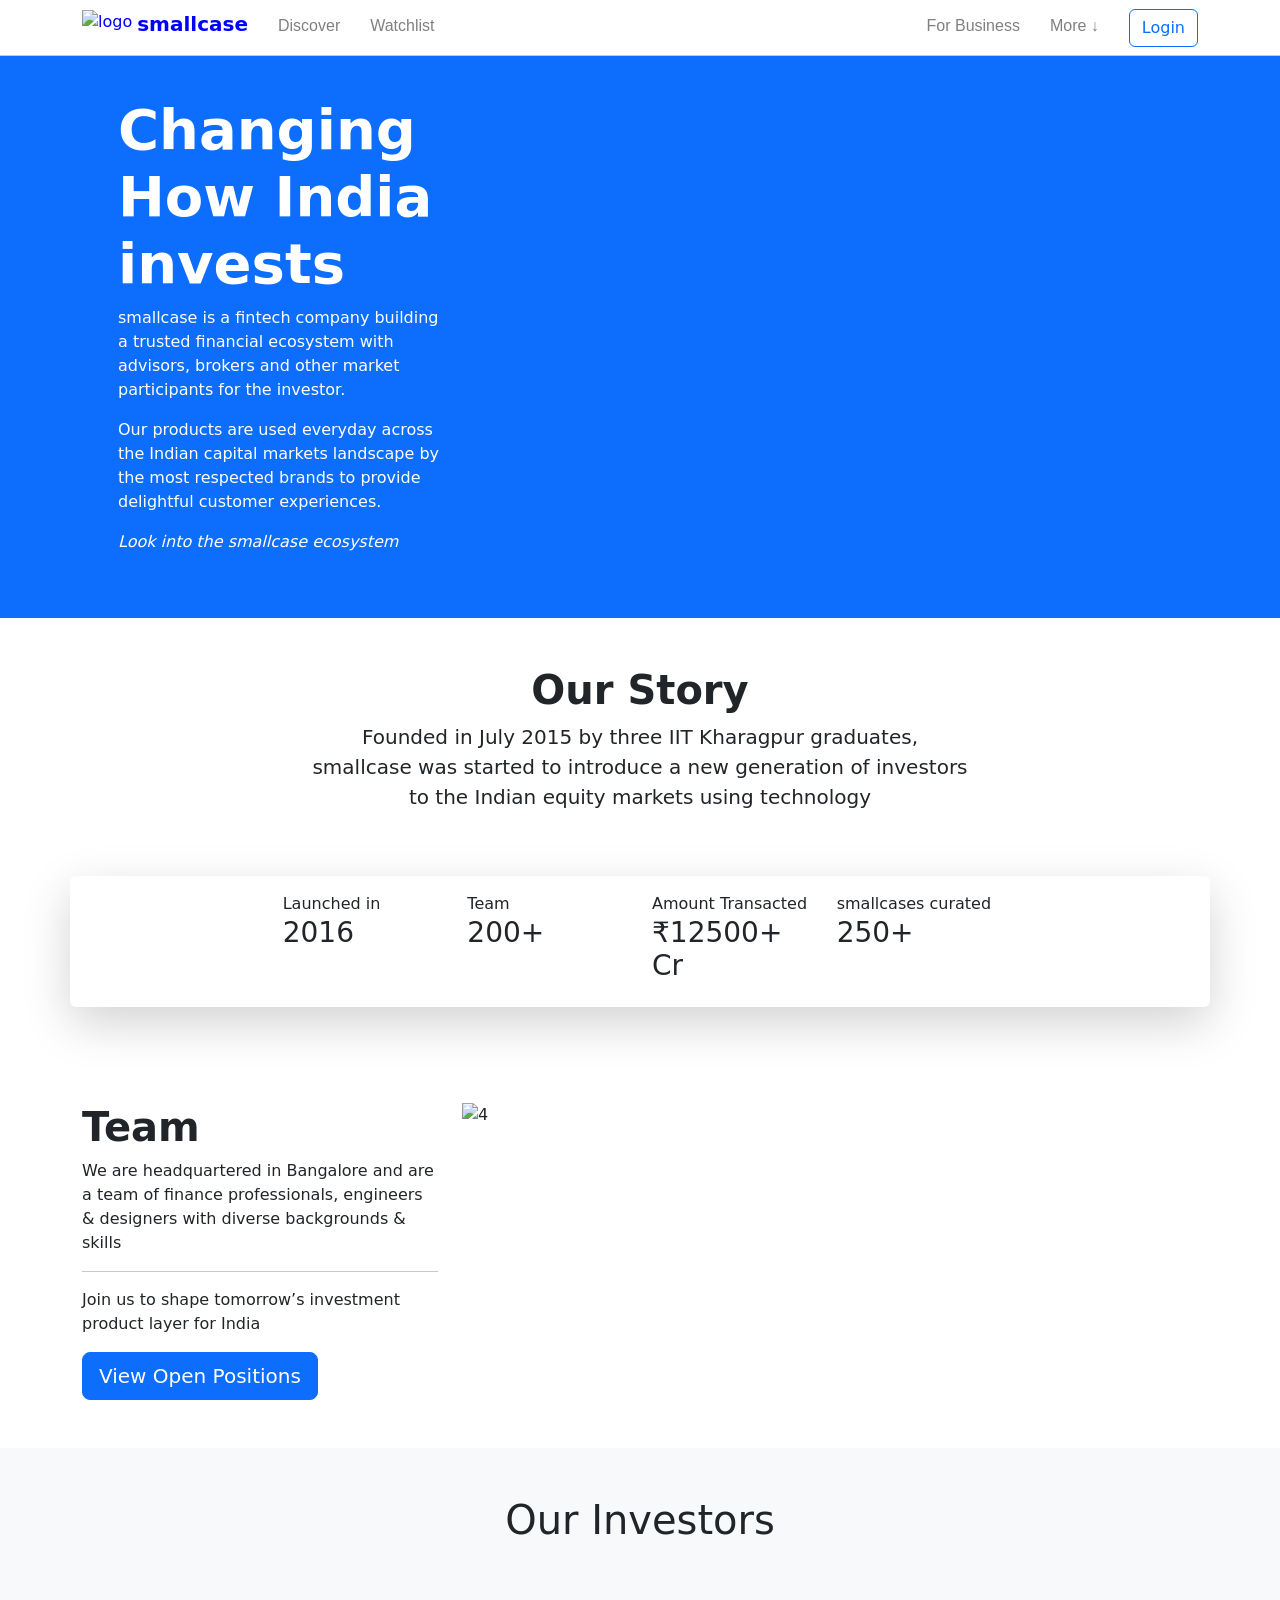
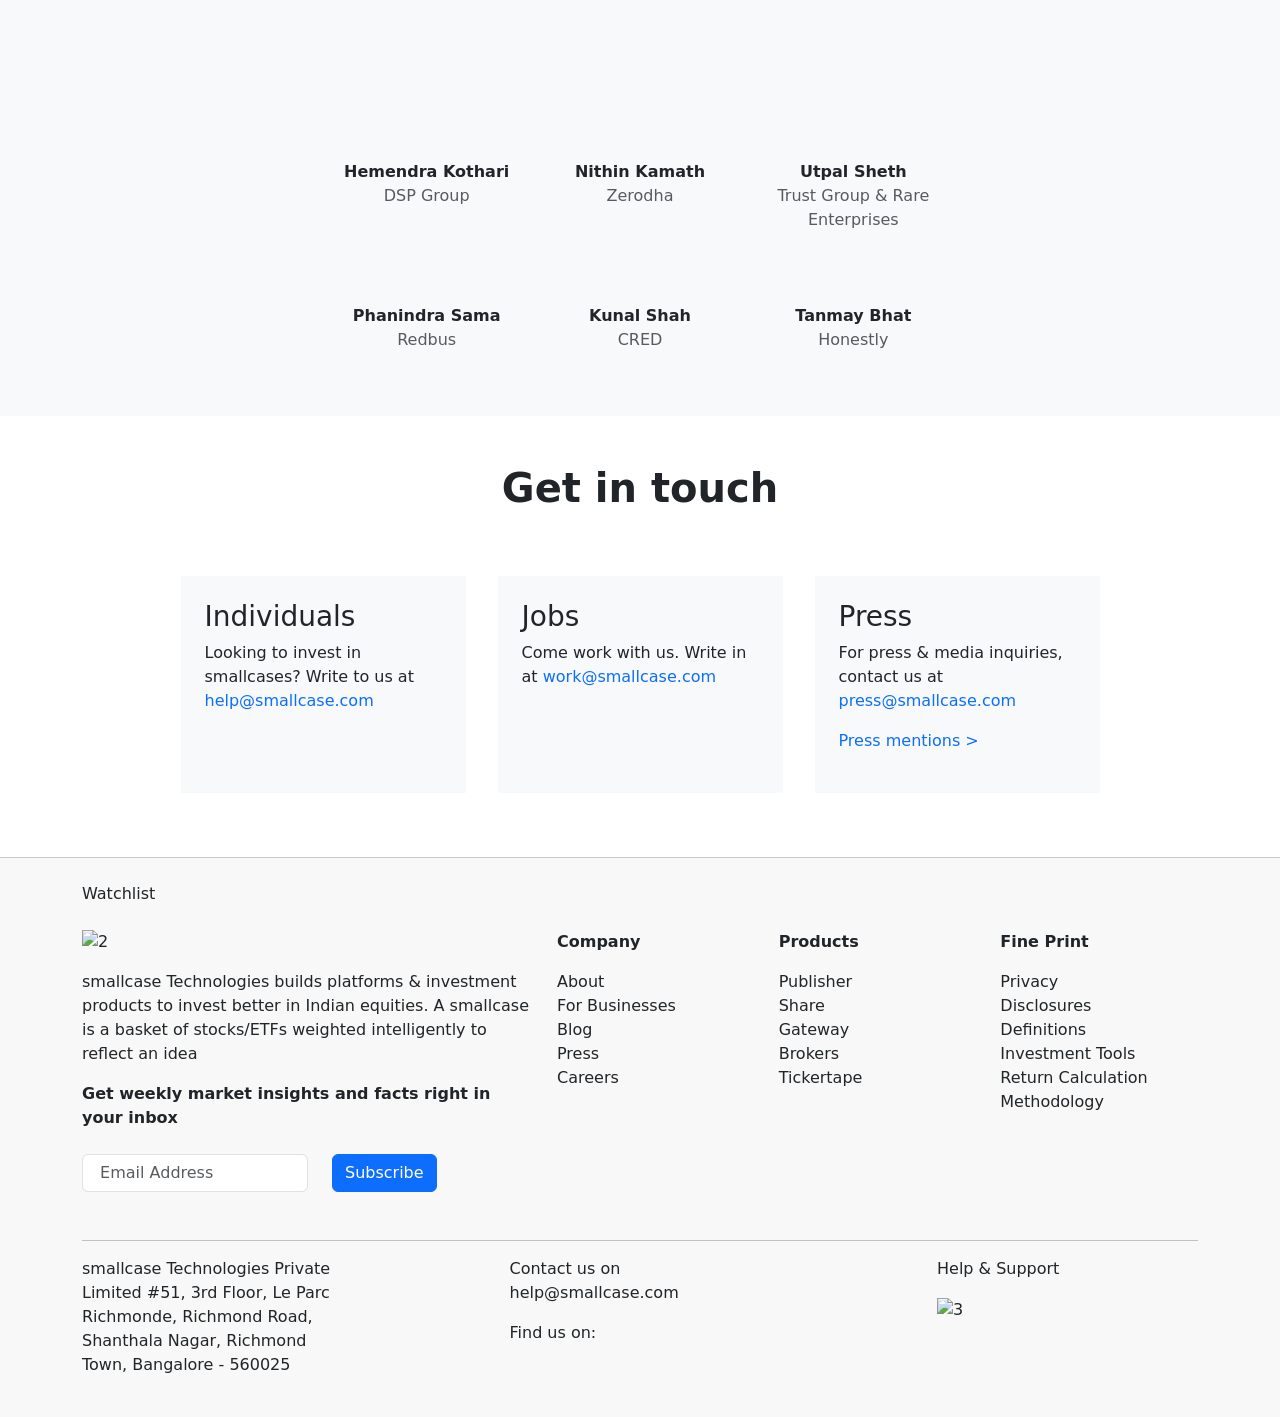
==== about.html @ 79e33b8d "about done about done" ====
<!DOCTYPE html>
<html lang="en">
<head>
    <meta charset="UTF-8">
    <meta http-equiv="X-UA-Compatible" content="IE=edge">
    <meta name="viewport" content="width=device-width, initial-scale=1.0">

    <link rel="stylesheet" href="style/navbar.css">
    <script src="https://kit.fontawesome.com/636b69ddcd.js" crossorigin="anonymous"></script>
    <link href="https://cdn.jsdelivr.net/npm/bootstrap@5.1.3/dist/css/bootstrap.min.css" rel="stylesheet" integrity="sha384-1BmE4kWBq78iYhFldvKuhfTAU6auU8tT94WrHftjDbrCEXSU1oBoqyl2QvZ6jIW3" crossorigin="anonymous">

    <title>about</title>
</head>
<body>
    <div id="navbar_div" class="fixed-top bg-white" style="z-index: 5;"></div>

    <div class="container-fluid bg-primary text-white mt-5">
        <div class="container p-5">
            <div class="row">
                <div class="col-4">
                    <h1 class="display-4 fw-bold">Changing How India invests</h1>
                    <p>smallcase is a fintech company building a trusted financial ecosystem with advisors, brokers and other market participants for the investor.</p> 
                    <p>Our products are used everyday across the Indian capital markets landscape by the most respected brands to provide delightful customer experiences.</p>
                    <p class="fst-italic">Look into the smallcase ecosystem </p>
                </div>
            </div>
        </div>
    </div>

    <div class="container">
        <div class="row d-flex justify-content-center m-5">
            <div class="col-8">
                <h1 class="fw-bolder text-center">Our Story</h1>
                <p class="text-center fs-5">Founded in July 2015 by three IIT Kharagpur graduates, smallcase was started to introduce a new generation of investors to the Indian equity markets using technology</p>
            </div>
        </div>

        <div class="row d-flex justify-content-center mb-5 shadow-lg p-3 bg-body rounded">
            <div class="col-2">
                <p class="mb-0">Launched in</p>
                <h3>2016</h3>
            </div>
            <div class="col-2">
                <p class="mb-0">Team</p>
                <h3>200+</h3>
            </div>
            <div class="col-2">
                <p class="mb-0">Amount Transacted</p>
                <h3>₹12500+ Cr</h3>
            </div>
            <div class="col-2">
                <p class="mb-0">smallcases curated</p>
                <h3>250+</h3>
            </div>
        </div>

        <div class="row pt-5">
            <div class="col-4">
                <h1 class="fw-bolder">Team</h1>
                <p>We are headquartered in Bangalore and are a team of finance professionals, engineers & designers with diverse backgrounds & skills</p>
                <hr>
                <p>Join us to shape tomorrow’s investment product layer for India</p>
                <button class="btn btn-primary btn-lg">View Open Positions</button>
            </div>
            <div class="col-8">
                <img src="https://assets.smallcase.com/smallcase/assets/pngs/about/team.png" alt="4">
            </div>
        </div>
    </div>

    <div class="container-fluid bg-light">
        <h1 class="text-center mt-5 pt-5">Our Investors</h1>
        <div class="row d-flex justify-content-center">
            <div class="col-6">
                <div class="row mt-5">
                    <div class="col-4 ">
                        <img src="https://assets.smallcase.com/smallcase/assets/pngs/about/investors/sequoia.png" style="width: 100%; background-color: white;" alt="">
                    </div>
                    <div class="col-4">
                        <img src="https://assets.smallcase.com/smallcase/assets/pngs/about/investors/blume.png" style="width: 100%; background-color: white;" alt="">
                    </div>
                    <div class="col-4">
                        <img src="https://assets.smallcase.com/smallcase/assets/pngs/about/investors/faering-capital.png" style="width: 100%; background-color: white;" alt="">
                    </div>
                </div>

                <div class="row mt-3">
                    <div class="col-4 ">
                        <img src="https://assets.smallcase.com/smallcase/assets/pngs/about/investors/beenext.png" style="width: 100%; background-color: white;" alt="">
                    </div>
                    <div class="col-4">
                        <img src="https://assets.smallcase.com/smallcase/assets/pngs/about/investors/arkam-ventures.png" style="width: 100%; background-color: white;" alt="">
                    </div>
                    <div class="col-4">
                        <img src="https://assets.smallcase.com/smallcase/assets/pngs/about/investors/amazon.png" style="width: 100%; background-color: white;" alt="">
                    </div>
                </div>

                <div class="row mt-3">
                    <div class="col-4 ">
                        <img src="https://assets.smallcase.com/smallcase/assets/pngs/about/investors/premji-invest.png" style="width: 100%; background-color: white;" alt="">
                    </div>
                    <div class="col-4">
                        <img src="https://assets.smallcase.com/smallcase/assets/pngs/about/investors/weh-ventures.png" style="width: 100%; background-color: white;" alt="">
                    </div>
                    <div class="col-4">
                        <img src="https://assets.smallcase.com/smallcase/assets/pngs/about/investors/hdfc.png" style="width: 100%; background-color: white;" alt="">
                    </div>
                </div>

                <div class="row mt-3">
                    <div class="col-4 text-center">
                        <img src="https://assets.smallcase.com/smallcase/assets/pngs/about/investors/hemendra-kothari.png" style="width: 50%;" alt="">
                        <p class="fw-bolder mt-3 mb-0">Hemendra Kothari</p>
                        <p class="text-muted">DSP Group</p>
                    </div>
                    <div class="col-4 text-center">
                        <img src="https://assets.smallcase.com/smallcase/assets/pngs/about/investors/nithin-kamath.png" style="width: 50%;" alt="">
                        <p class="fw-bolder mt-3 mb-0">Nithin Kamath</p>
                        <p class="text-muted">Zerodha</p>
                    </div>
                    <div class="col-4 text-center">
                        <img src="https://assets.smallcase.com/smallcase/assets/pngs/about/investors/utpal-sheth.png" style="width: 50%;" alt="">
                        <p class="fw-bolder mt-3 mb-0">Utpal Sheth</p>
                        <p class="text-muted">Trust Group & Rare Enterprises</p>
                    </div>
                </div>

                <div class="row mt-3 mb-5">
                    <div class="col-4 text-center">
                        <img src="https://assets.smallcase.com/smallcase/assets/pngs/about/investors/phanindra-sama.png" style="width: 50%;" alt="">
                        <p class="fw-bolder mt-3 mb-0">Phanindra Sama</p>
                        <p class="text-muted">Redbus</p>
                    </div>
                    <div class="col-4 text-center">
                        <img src="https://assets.smallcase.com/smallcase/assets/pngs/about/investors/kunal-shah.png" style="width: 50%;" alt="">
                        <p class="fw-bolder mt-3 mb-0">Kunal Shah</p>
                        <p class="text-muted">CRED</p>
                    </div>
                    <div class="col-4 text-center">
                        <img src="https://assets.smallcase.com/smallcase/assets/pngs/about/investors/tanmay-bhat.png" style="width: 50%;" alt="">
                        <p class="fw-bolder mt-3 mb-0">Tanmay Bhat</p>
                        <p class="text-muted">Honestly</p>
                    </div>
                </div>

            </div>
        </div>
    </div>

    <h1 class="text-center fw-bolder m-5">Get in touch</h1>

    <div class="container mb-5">
        <div class="row d-flex justify-content-center">
            <div class="col-3 m-3 p-4 bg-light">
                <h3>Individuals</h3>
                <p>Looking to invest in smallcases? Write to us at <a href="" class="text-decoration-none">help@smallcase.com</a></p>
            </div>
            <div class="col-3 m-3 p-4 bg-light">
                <h3>Jobs</h3>
                <p>Come work with us. Write in at <a href="" class="text-decoration-none">work@smallcase.com</a></p>
            </div>
            <div class="col-3 m-3 p-4 bg-light">
                <h3>Press</h3>
                <p>For press & media inquiries, contact us at <a href="" class="text-decoration-none">press@smallcase.com</a></p>
                <p> <a href="" class="text-decoration-none">Press mentions ></a></p>
            </div>
        </div>
    </div>

    <hr style="margin-bottom: 0px;">

    <div id="footer_div"></div>
</body>
</html>

<script type="module">

    import {navbar,footer} from "./components/navbar.js";

    let navbar_div = document.getElementById("navbar_div");
    let footer_div = document.getElementById("footer_div");

    navbar_div.innerHTML = navbar();
    footer_div.innerHTML = footer();

</script>
---- style/navbar.css ----
*{
    padding: 0px;
    margin: 0px;
}
#nav_container{
    height: 30px;
    margin-top: 1vh;
    display: flex;
    justify-content: space-between;
    /* border: 1px solid black; */
}
#left_nav{
    display: flex;
    /* border: 1px solid black; */
}
#right_nav{
    display: flex;
    /* border: 1px solid black; */
}
#logo{
    display: flex;
    color: blue;
    margin-right: 30px;
}
#logo img{
 width: 100%;
 height: 30px;
}
#logo>p{
    font-size: 20px;
    font-weight: bold;
    margin-left: 5px;
}
.nav_opt{
    font-size: 16px;
    margin-top: 5px;
    margin-right: 30px;
    font-family: sans-serif;
    color: gray;
    /* border: 1px solid red; */
}
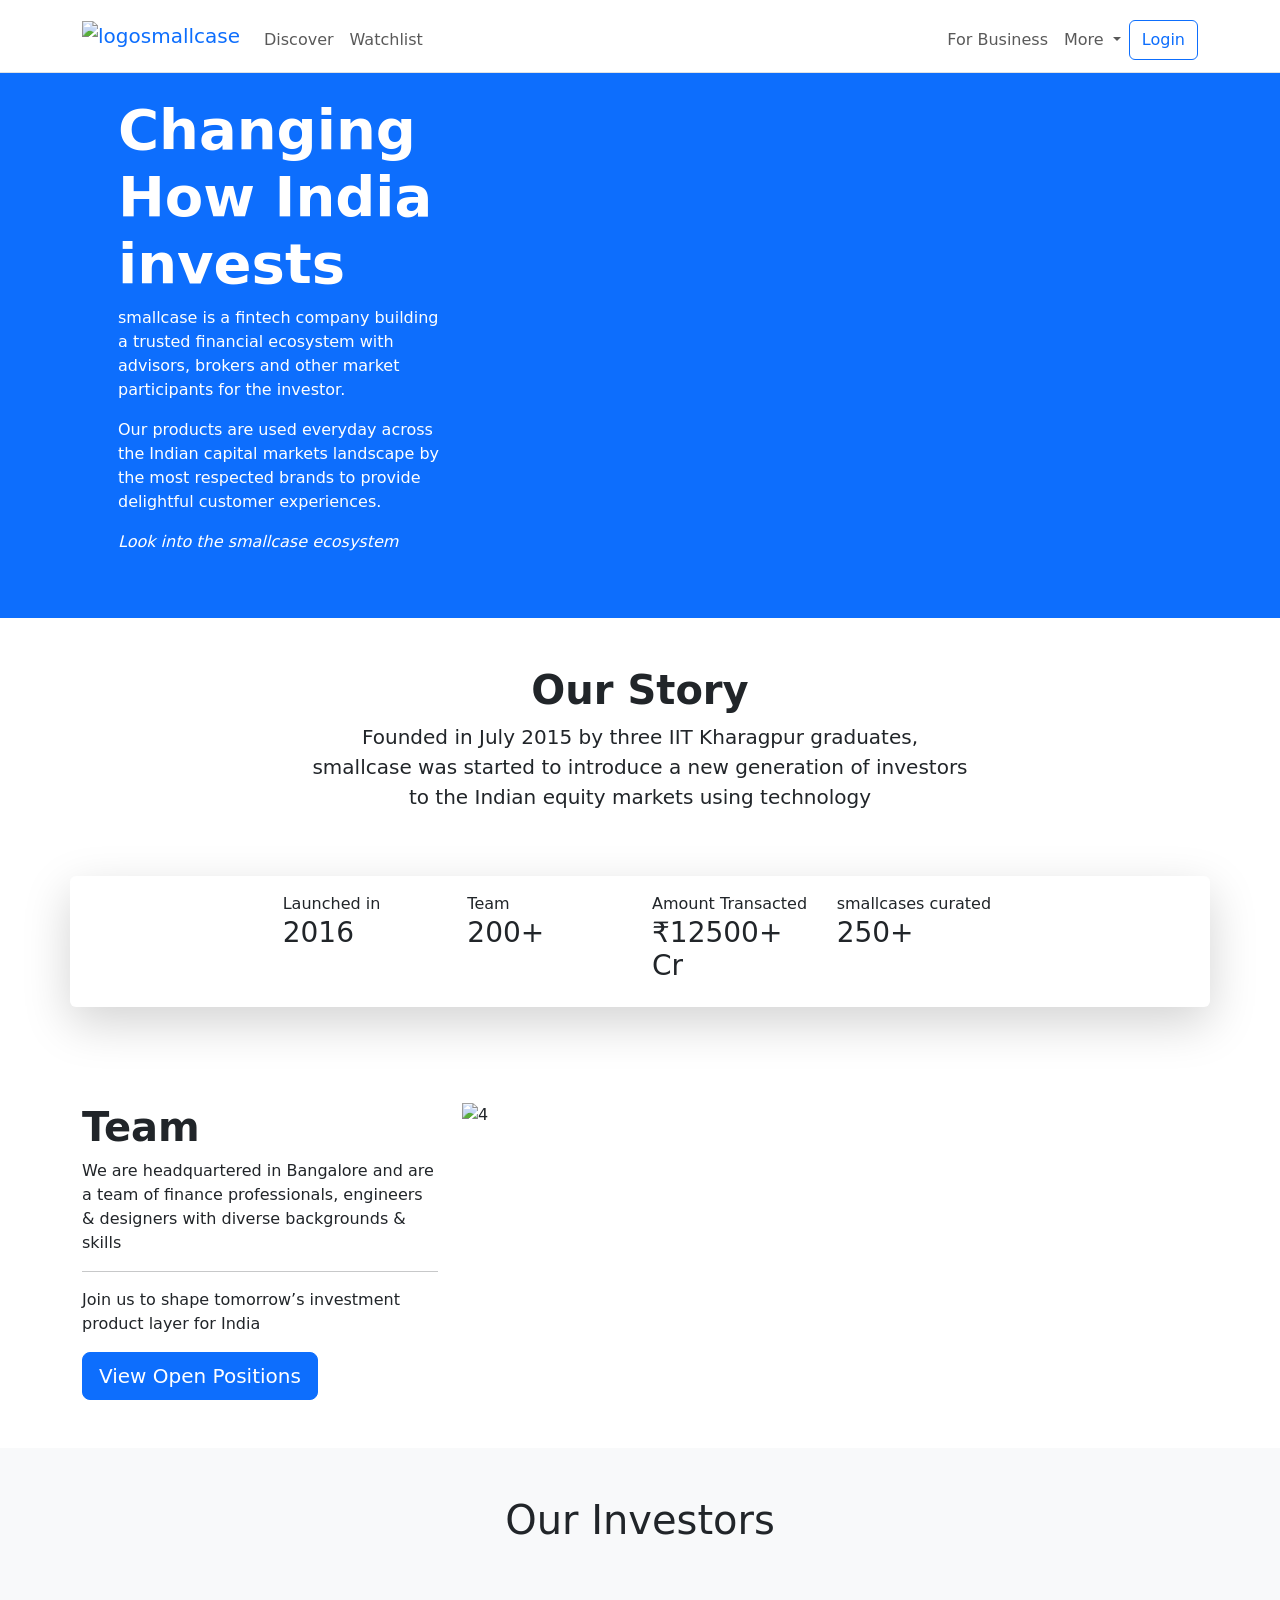
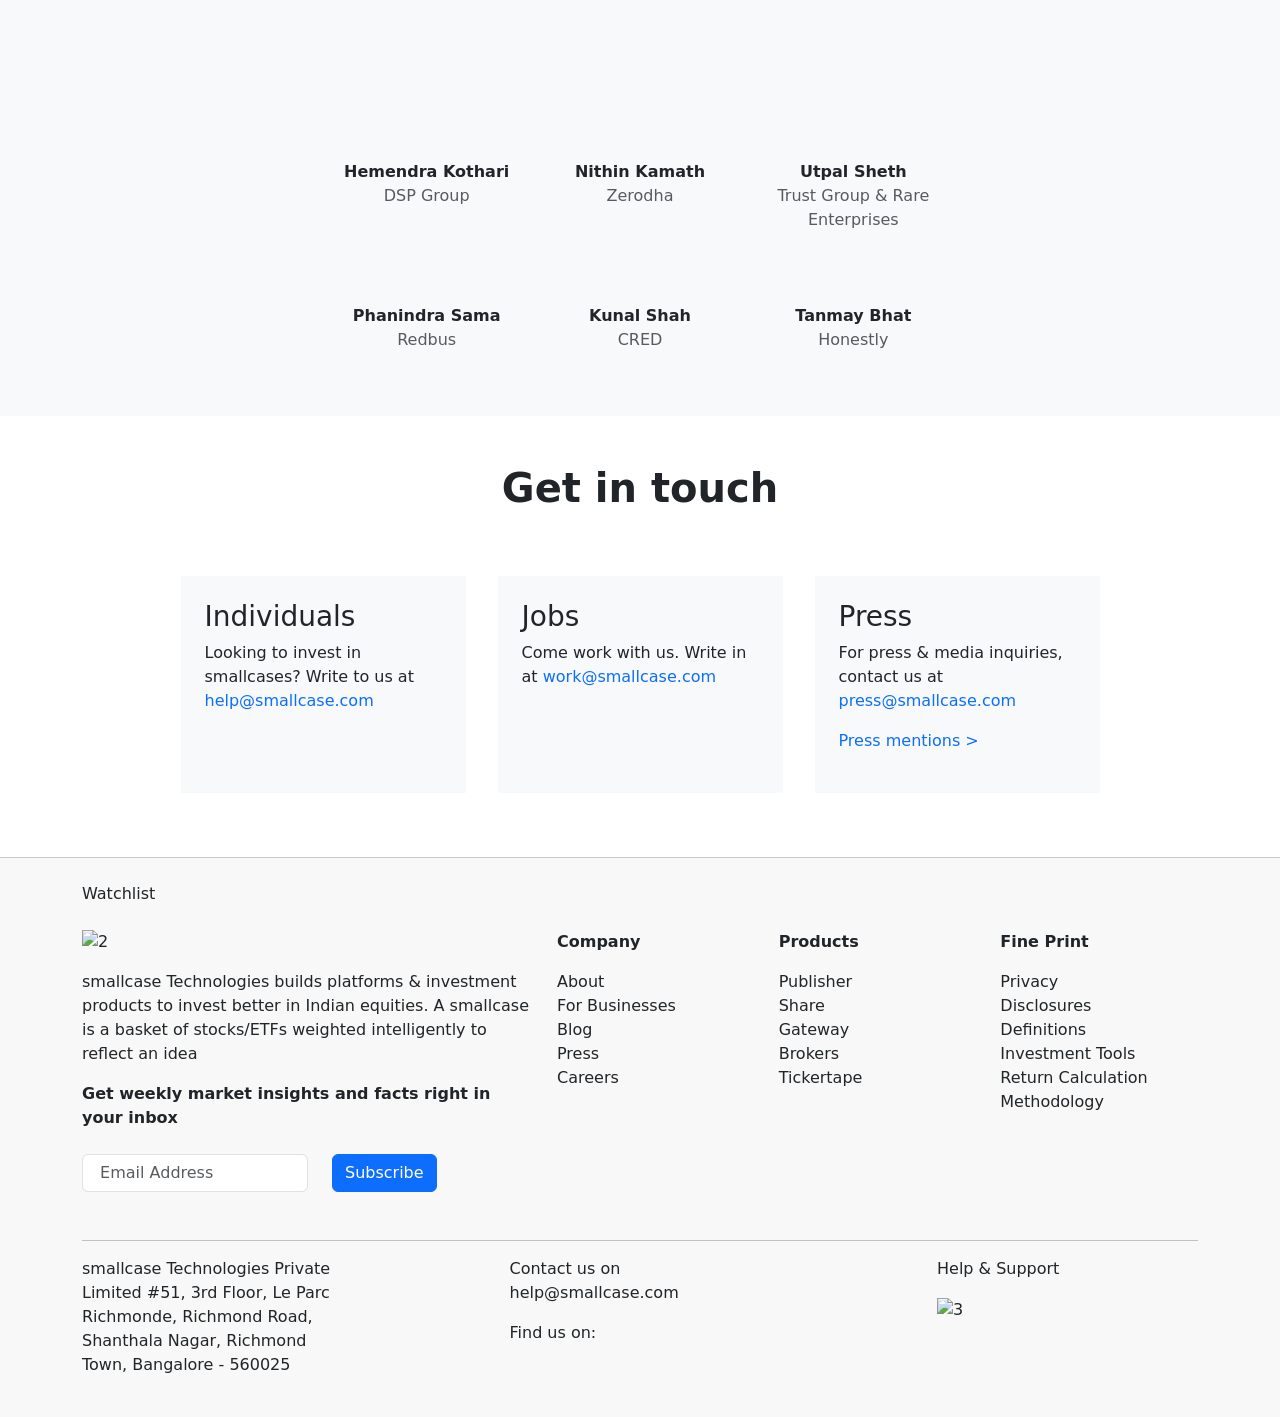
==== commit 51fd0087: "signup complete signup complete" ====
--- a/about.html
+++ b/about.html
@@ -5,8 +5,9 @@
     <meta http-equiv="X-UA-Compatible" content="IE=edge">
     <meta name="viewport" content="width=device-width, initial-scale=1.0">
 
-    <link rel="stylesheet" href="style/navbar.css">
+    <!-- <link rel="stylesheet" href="style/navbar.css"> -->
     <script src="https://kit.fontawesome.com/636b69ddcd.js" crossorigin="anonymous"></script>
+    <script src="https://cdn.jsdelivr.net/npm/bootstrap@5.1.3/dist/js/bootstrap.bundle.min.js" integrity="sha384-ka7Sk0Gln4gmtz2MlQnikT1wXgYsOg+OMhuP+IlRH9sENBO0LRn5q+8nbTov4+1p" crossorigin="anonymous"></script>
     <link href="https://cdn.jsdelivr.net/npm/bootstrap@5.1.3/dist/css/bootstrap.min.css" rel="stylesheet" integrity="sha384-1BmE4kWBq78iYhFldvKuhfTAU6auU8tT94WrHftjDbrCEXSU1oBoqyl2QvZ6jIW3" crossorigin="anonymous">
 
     <title>about</title>
@@ -169,19 +170,28 @@
     </div>
 
     <hr style="margin-bottom: 0px;">
-
+    <div id="popup_div"></div>
     <div id="footer_div"></div>
 </body>
 </html>
 
 <script type="module">
 
-    import {navbar,footer} from "./components/navbar.js";
+     // for popover-----------
+     var popoverTriggerList = [].slice.call(document.querySelectorAll('[data-bs-toggle="popover"]'))
+    var popoverList = popoverTriggerList.map(function (popoverTriggerEl) {
+    return new bootstrap.Popover(popoverTriggerEl)
+    })
+    // end of popover----------------
+    
+    import {navbar,footer,popup} from "./components/navbar.js";
 
     let navbar_div = document.getElementById("navbar_div");
     let footer_div = document.getElementById("footer_div");
+    let popup_div = document.getElementById("popup_div");
 
     navbar_div.innerHTML = navbar();
+    popup_div.innerHTML = popup();
     footer_div.innerHTML = footer();
 
 </script>
